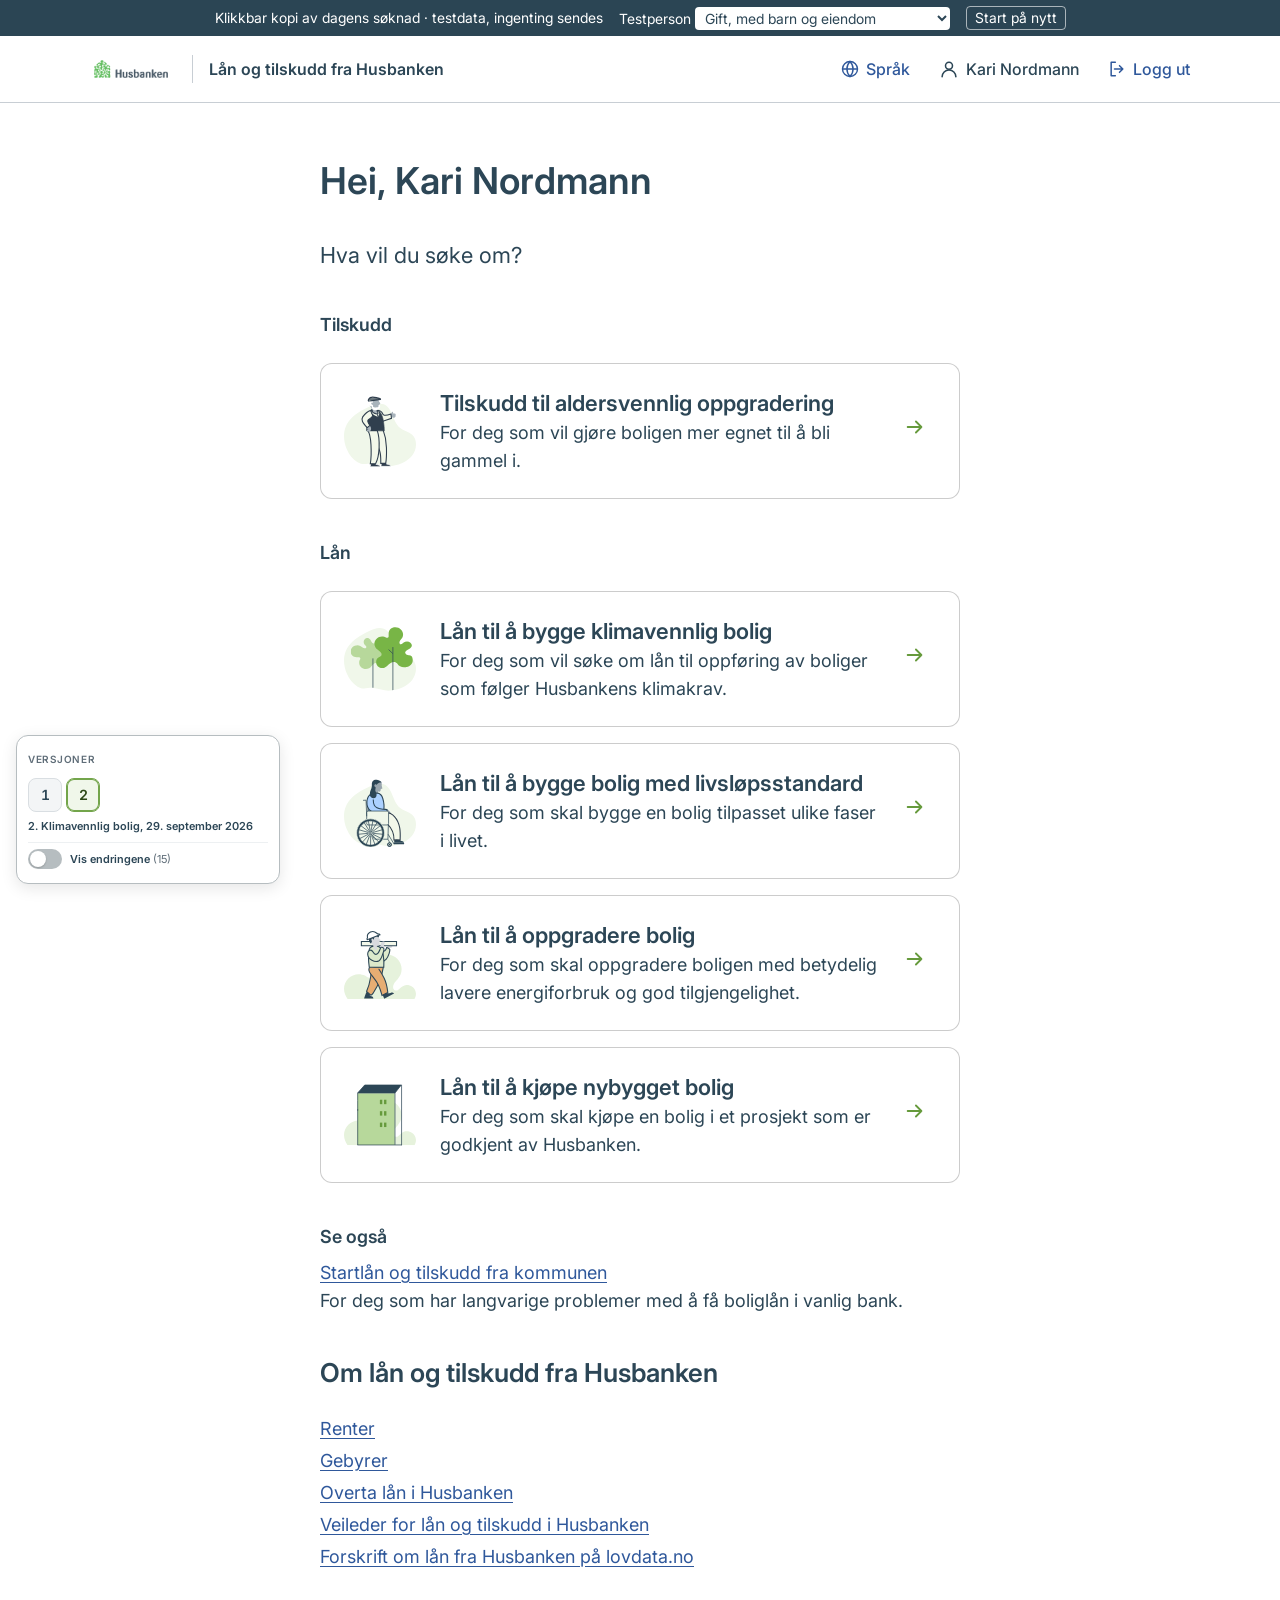
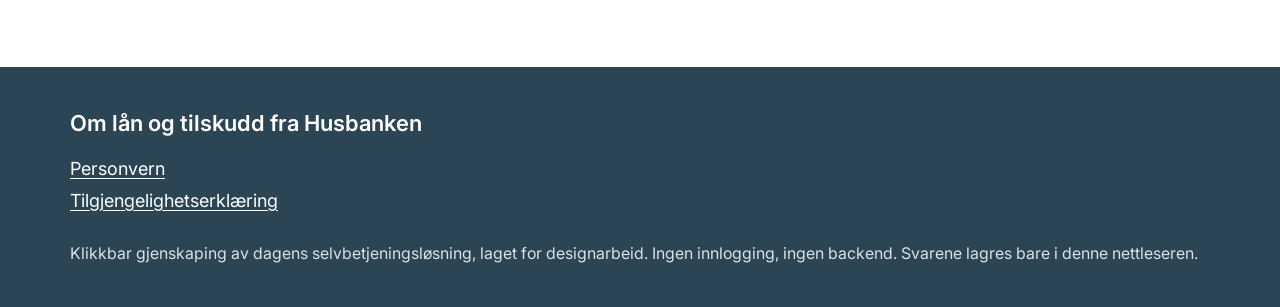
==== lan-oppgradere-bolig/bekreftelse.html @ a9480515 "Utgangspunkt: kopi av lan-miljovennlig-bolig fra husbanken (9b87f55) Co-Authored-By: Claude Opus 5.5" ====
<!doctype html>
<html lang="nb">
<head>
<meta charset="utf-8">
<meta name="viewport" content="width=device-width, initial-scale=1">
<title>Takk for søknaden | Lån og tilskudd fra Husbanken</title>
<link rel="stylesheet" href="../ds/colors_and_type.css">
<link rel="stylesheet" href="assets/lan.css">
<link rel="stylesheet" href="../assets/css/hb-versjoner.css">
<link rel="stylesheet" href="assets/versjoner.css">
<link rel="icon" href="../ds/logo/husbanken-primary.png">
</head>
<body data-versjon="2">
<div id="lan-topp"></div>
<main id="hovedinnhold" tabindex="-1">
  <div class="lan-side" id="side"></div>
</main>
<div id="lan-bunn"></div>
<script src="assets/versjoner.js"></script>
<script src="assets/felles.js"></script>
<script src="assets/skjema.js"></script>
<script src="assets/steg.js"></script>
<script src="assets/sider.js"></script>
<script>bekreftelse();</script>
</body>
</html>
---- ds/colors_and_type.css ----
/* ──────────────────────────────────────────────────────────────────
   Husbanken Design System — Foundations
   Tokens extracted from the Designsystemet.fig file
   See README.md for source notes and substitutions.
   ────────────────────────────────────────────────────────────────── */

/* Inter — locally hosted brand fonts (TTF). 18pt optical size for body/UI,
   24pt for sub-headings, 28pt for display. Italic variants registered too. */

@font-face { font-family: 'Inter'; src: url('fonts/Inter_18pt-Thin.ttf') format('truetype');         font-weight: 100; font-style: normal; font-display: swap; }
@font-face { font-family: 'Inter'; src: url('fonts/Inter_18pt-ThinItalic.ttf') format('truetype');   font-weight: 100; font-style: italic; font-display: swap; }
@font-face { font-family: 'Inter'; src: url('fonts/Inter_18pt-ExtraLight.ttf') format('truetype');       font-weight: 200; font-style: normal; font-display: swap; }
@font-face { font-family: 'Inter'; src: url('fonts/Inter_18pt-ExtraLightItalic.ttf') format('truetype'); font-weight: 200; font-style: italic; font-display: swap; }
@font-face { font-family: 'Inter'; src: url('fonts/Inter_18pt-Light.ttf') format('truetype');        font-weight: 300; font-style: normal; font-display: swap; }
@font-face { font-family: 'Inter'; src: url('fonts/Inter_18pt-LightItalic.ttf') format('truetype');  font-weight: 300; font-style: italic; font-display: swap; }
@font-face { font-family: 'Inter'; src: url('fonts/Inter_18pt-Regular.ttf') format('truetype');      font-weight: 400; font-style: normal; font-display: swap; }
@font-face { font-family: 'Inter'; src: url('fonts/Inter_18pt-Italic.ttf') format('truetype');       font-weight: 400; font-style: italic; font-display: swap; }
@font-face { font-family: 'Inter'; src: url('fonts/Inter_18pt-Medium.ttf') format('truetype');       font-weight: 500; font-style: normal; font-display: swap; }
@font-face { font-family: 'Inter'; src: url('fonts/Inter_18pt-MediumItalic.ttf') format('truetype'); font-weight: 500; font-style: italic; font-display: swap; }
@font-face { font-family: 'Inter'; src: url('fonts/Inter_18pt-SemiBold.ttf') format('truetype');     font-weight: 600; font-style: normal; font-display: swap; }
@font-face { font-family: 'Inter'; src: url('fonts/Inter_18pt-SemiBoldItalic.ttf') format('truetype'); font-weight: 600; font-style: italic; font-display: swap; }
@font-face { font-family: 'Inter'; src: url('fonts/Inter_18pt-Bold.ttf') format('truetype');         font-weight: 700; font-style: normal; font-display: swap; }
@font-face { font-family: 'Inter'; src: url('fonts/Inter_18pt-BoldItalic.ttf') format('truetype');   font-weight: 700; font-style: italic; font-display: swap; }
@font-face { font-family: 'Inter'; src: url('fonts/Inter_18pt-ExtraBold.ttf') format('truetype');        font-weight: 800; font-style: normal; font-display: swap; }
@font-face { font-family: 'Inter'; src: url('fonts/Inter_18pt-ExtraBoldItalic.ttf') format('truetype'); font-weight: 800; font-style: italic; font-display: swap; }
@font-face { font-family: 'Inter'; src: url('fonts/Inter_18pt-Black.ttf') format('truetype');        font-weight: 900; font-style: normal; font-display: swap; }
@font-face { font-family: 'Inter'; src: url('fonts/Inter_18pt-BlackItalic.ttf') format('truetype');  font-weight: 900; font-style: italic; font-display: swap; }

/* 24pt optical — for sub-headings (16-26px) */
@font-face { font-family: 'Inter 24'; src: url('fonts/Inter_24pt-Regular.ttf') format('truetype');   font-weight: 400; font-style: normal; font-display: swap; }
@font-face { font-family: 'Inter 24'; src: url('fonts/Inter_24pt-Medium.ttf') format('truetype');    font-weight: 500; font-style: normal; font-display: swap; }
@font-face { font-family: 'Inter 24'; src: url('fonts/Inter_24pt-SemiBold.ttf') format('truetype');  font-weight: 600; font-style: normal; font-display: swap; }
@font-face { font-family: 'Inter 24'; src: url('fonts/Inter_24pt-Bold.ttf') format('truetype');      font-weight: 700; font-style: normal; font-display: swap; }
@font-face { font-family: 'Inter 24'; src: url('fonts/Inter_24pt-Light.ttf') format('truetype');     font-weight: 300; font-style: normal; font-display: swap; }

/* 28pt optical — for display (h1, hero) */
@font-face { font-family: 'Inter 28'; src: url('fonts/Inter_28pt-Regular.ttf') format('truetype');   font-weight: 400; font-style: normal; font-display: swap; }
@font-face { font-family: 'Inter 28'; src: url('fonts/Inter_28pt-Medium.ttf') format('truetype');    font-weight: 500; font-style: normal; font-display: swap; }
@font-face { font-family: 'Inter 28'; src: url('fonts/Inter_28pt-SemiBold.ttf') format('truetype');  font-weight: 600; font-style: normal; font-display: swap; }
@font-face { font-family: 'Inter 28'; src: url('fonts/Inter_28pt-Bold.ttf') format('truetype');      font-weight: 700; font-style: normal; font-display: swap; }
@font-face { font-family: 'Inter 28'; src: url('fonts/Inter_28pt-Light.ttf') format('truetype');     font-weight: 300; font-style: normal; font-display: swap; }

:root {
  /* ─── Brand greens ───────────────────────────────────────────── */
  --hb-green-900: rgb(29, 43, 17);
  --hb-green-800: rgb(43, 71, 21);   /* Deep brand green */
  --hb-green-700: rgb(74, 119, 41);
  --hb-green-600: rgb(115, 165, 75); /* Mid brand green - logo */
  --hb-green-500: rgb(150, 195, 110);
  --hb-green-400: rgb(183, 216, 155); /* Soft accent */
  --hb-green-200: rgb(217, 232, 197);
  --hb-green-100: rgb(240, 247, 234); /* Surface green - callouts */
  --hb-green-50:  rgb(247, 251, 244);

  /* ─── Neutrals (warm slate) ──────────────────────────────────── */
  --hb-slate-900: rgb(29, 41, 51);
  --hb-slate-800: rgb(43, 69, 84);   /* Footer / dark surfaces */
  --hb-slate-700: rgb(44, 70, 86);   /* Default text - most-used color */
  --hb-slate-600: rgb(72, 88, 101);
  --hb-slate-500: rgb(95, 109, 120); /* Secondary text */
  --hb-slate-400: rgb(140, 151, 157); /* Disabled text / placeholder */
  --hb-slate-300: rgb(182, 189, 192);
  --hb-slate-200: rgb(217, 222, 226); /* Disabled bg / dividers */
  --hb-slate-100: rgb(237, 240, 242);
  --hb-slate-50:  rgb(243, 245, 246); /* Page bg alt */

  /* ─── Interactive (navy) ─────────────────────────────────────── */
  --hb-blue-900: rgb(29, 56, 106);
  --hb-blue-800: rgb(44, 85, 148);   /* Prominent button fill */
  --hb-blue-700: rgb(47, 88, 155);   /* Subtle button text */
  --hb-blue-600: rgb(0, 83, 184);    /* Link */
  --hb-blue-500: rgb(56, 107, 189);  /* Prominent hover */
  --hb-blue-300: rgb(172, 209, 255);
  --hb-blue-100: rgb(222, 232, 247);

  /* ─── Destructive (red) ──────────────────────────────────────── */
  --hb-red-800:  rgb(163, 24, 0);    /* Destructive hover */
  --hb-red-700:  rgb(171, 37, 14);   /* Destructive default */
  --hb-red-600:  rgb(164, 40, 18);
  --hb-red-100:  rgb(252, 230, 226);

  /* ─── Accent purple (used in callouts / decorative) ──────────── */
  --hb-purple-700: rgb(123, 97, 255);
  --hb-purple-500: rgb(147, 66, 208);
  --hb-purple-300: rgb(202, 137, 255);
  --hb-purple-100: rgb(237, 215, 255);

  /* ─── Semantic mappings ──────────────────────────────────────── */
  --fg-default:      var(--hb-slate-700);
  --fg-subtle:       var(--hb-slate-500);
  --fg-disabled:     var(--hb-slate-400);
  --fg-on-dark:      #ffffff;
  --fg-link:         var(--hb-blue-600);
  --fg-destructive:  var(--hb-red-700);

  --bg-default:      #ffffff;
  --bg-subtle:       var(--hb-slate-50);
  --bg-callout:      var(--hb-green-100);
  --bg-dark:         var(--hb-slate-800);
  --bg-disabled:     var(--hb-slate-200);

  --border-default:  rgba(0, 0, 0, 0.10);
  --border-strong:   var(--hb-slate-500);
  --border-focus:    var(--hb-blue-800);

  --action-primary:        var(--hb-blue-800);
  --action-primary-hover:  var(--hb-blue-500);
  --action-destructive:    var(--hb-red-700);

  /* ─── Type families ──────────────────────────────────────────── */
  --font-sans:    'Inter', system-ui, -apple-system, sans-serif;     /* Primary, 18pt optical */
  --font-display: 'Inter 28', 'Inter', system-ui, sans-serif;        /* Display / hero (h1, h2) */
  --font-heading: 'Inter 24', 'Inter', system-ui, sans-serif;        /* Sub-heading (h3, h4, ingress) */
  --font-light:   'Inter', system-ui, sans-serif;
  --font-mono:    ui-monospace, 'SF Mono', Menlo, monospace;

  /* ─── Type scale (size / line-height) ────────────────────────── */
  --text-xs:    14px; --lh-xs:   20px;
  --text-sm:    16px; --lh-sm:   24px;
  --text-base:  18px; --lh-base: 28px;  /* DEFAULT */
  --text-lg:    22px; --lh-lg:   32px;
  --text-xl:    26px; --lh-xl:   36px;
  --text-2xl:   31px; --lh-2xl:  40px;
  --text-3xl:   37px; --lh-3xl:  44px;
  --text-4xl:   44px; --lh-4xl:  48px;
  --text-5xl:   56px; --lh-5xl:  60px;
  --text-6xl:   68px; --lh-6xl:  72px;

  /* ─── Spacing (8px base) ─────────────────────────────────────── */
  --space-1: 4px;
  --space-2: 8px;
  --space-3: 16px;
  --space-4: 24px;
  --space-5: 32px;
  --space-6: 40px;
  --space-7: 56px;
  --space-8: 80px;
  --space-9: 120px;

  /* ─── Radii ──────────────────────────────────────────────────── */
  --radius-sm:   4px;   /* Buttons, inputs, tags */
  --radius-md:   5px;   /* Panels */
  --radius-lg:   12px;  /* Cards */
  --radius-xl:   20px;  /* Hero / feature panels */
  --radius-pill: 9999px;

  /* ─── Elevation ──────────────────────────────────────────────── */
  --shadow-1: 0 1px 2px rgba(0, 0, 0, 0.12);
  --shadow-2: 0 2px 6px rgba(0, 0, 0, 0.14);
  --shadow-3: 0 8px 24px rgba(0, 0, 0, 0.20);

  /* ─── Motion ─────────────────────────────────────────────────── */
  --ease-out: cubic-bezier(0.2, 0.7, 0.2, 1);
  --duration-fast: 150ms;
  --duration-base: 200ms;
}

/* ─── Base reset (lightweight) ──────────────────────────────────── */
*, *::before, *::after { box-sizing: border-box; }

html { font-size: 100%; }

body {
  margin: 0;
  font-family: var(--font-sans);
  font-size: var(--text-base);
  line-height: var(--lh-base);
  color: var(--fg-default);
  background: var(--bg-default);
  -webkit-font-smoothing: antialiased;
  text-rendering: optimizeLegibility;
}

/* ─── Semantic type styles ──────────────────────────────────────── */
.hb-h1, h1.hb { font: 600 var(--text-4xl)/var(--lh-4xl) var(--font-display); color: var(--fg-default); margin: 0 0 var(--space-4); letter-spacing: -0.02em; }
.hb-h2, h2.hb { font: 600 var(--text-2xl)/var(--lh-2xl) var(--font-display); color: var(--fg-default); margin: 0 0 var(--space-3); letter-spacing: -0.01em; }
.hb-h3, h3.hb { font: 600 var(--text-xl)/var(--lh-xl) var(--font-heading); color: var(--fg-default); margin: 0 0 var(--space-3); }
.hb-h4, h4.hb { font: 600 var(--text-lg)/var(--lh-lg) var(--font-heading); color: var(--fg-default); margin: 0 0 var(--space-2); }
.hb-h5, h5.hb { font: 600 var(--text-sm)/var(--lh-sm) var(--font-sans); color: var(--fg-default); margin: 0 0 var(--space-2); }
.hb-h6, h6.hb { font: 600 var(--text-xs)/var(--lh-xs) var(--font-sans); color: var(--fg-default); margin: 0 0 var(--space-2); text-transform: uppercase; letter-spacing: 0.04em; }

.hb-ingress { font: 400 var(--text-lg)/var(--lh-lg) var(--font-heading); color: var(--fg-default); }
.hb-body    { font: 400 var(--text-base)/var(--lh-base) var(--font-sans); color: var(--fg-default); }
.hb-small   { font: 400 var(--text-sm)/var(--lh-sm) var(--font-sans); color: var(--fg-default); }
.hb-label   { font: 600 var(--text-base)/var(--lh-base) var(--font-sans); color: var(--fg-default); }
.hb-link    { color: var(--fg-link); text-decoration: underline; text-underline-offset: 2px; }
.hb-link-discreet { color: var(--fg-default); text-decoration: underline; text-underline-offset: 2px; text-decoration-color: var(--hb-slate-300); }
.hb-abbr    { font: 400 var(--text-sm)/var(--lh-sm) var(--font-sans); text-transform: uppercase; letter-spacing: 0.06em; color: var(--fg-subtle); }

a.hb-link:hover, .hb-link:hover { color: var(--hb-blue-800); }
a.hb-link:focus-visible, .hb-link:focus-visible { outline: 2px solid var(--border-focus); outline-offset: 2px; border-radius: 2px; }
---- lan-oppgradere-bolig/assets/lan.css ----
/* ──────────────────────────────────────────────────────────────────
   Lån til å bygge klimavennlig bolig, klikkbar prototype
   Oppsettet følger dagens selvbetjeningsløsning: smal kolonne på
   640 px, ett steg om gangen, knapperad under feltene, ingen stepper.
   Tokens fra ../ds/colors_and_type.css.
   ────────────────────────────────────────────────────────────────── */

:root {
  --lan-tekst: var(--hb-slate-700);
  --lan-sekundaer: var(--hb-slate-500);
  --lan-lenke: var(--hb-blue-700);
  --lan-knapp: var(--hb-blue-800);
  --lan-knapp-hover: var(--hb-blue-500);
  --lan-ramme: rgb(200, 206, 212);
  --lan-ramme-felt: var(--hb-slate-500);
  --lan-gra: rgb(247, 247, 247);
  --lan-bla: rgb(227, 236, 248);
  --lan-gronn: rgb(233, 243, 225);
  --lan-gul: rgb(255, 239, 165);
  --lan-rod: rgb(252, 230, 226);
  --lan-feil: rgb(164, 40, 18);
  --lan-feil-kant: rgb(231, 71, 43);
  --lan-guide: rgb(102, 154, 60);
  --lan-bredde: 640px;
}

*, *::before, *::after { box-sizing: border-box; }
[hidden] { display: none !important; }

html { -webkit-text-size-adjust: 100%; }
body {
  margin: 0;
  background: #fff;
  color: var(--lan-tekst);
  font: 400 var(--text-base)/var(--lh-base) var(--font-sans);
  min-height: 100vh;
  display: flex;
  flex-direction: column;
  overflow-x: hidden;
}
main { flex: 1 0 auto; }
img { max-width: 100%; height: auto; }

h1, h2, h3, h4 { margin: 0; font-weight: 600; color: var(--lan-tekst); }
p { margin: 0 0 var(--space-3); }
ul { margin: 0 0 var(--space-3); padding-left: 1.4em; }
li { margin-bottom: var(--space-1); }
a { color: var(--lan-lenke); text-underline-offset: 3px; }
a:hover { text-decoration-thickness: 2px; }

a:focus-visible, button:focus-visible, input:focus-visible,
select:focus-visible, textarea:focus-visible, [tabindex]:focus-visible {
  outline: 3px solid var(--hb-blue-800);
  outline-offset: 2px;
}
h1[tabindex="-1"]:focus, h2[tabindex="-1"]:focus { outline: none; }

.lan-sr { position: absolute; width: 1px; height: 1px; margin: -1px; padding: 0; overflow: hidden; clip: rect(0 0 0 0); white-space: nowrap; border: 0; }

.lan-skiplink {
  position: absolute; left: var(--space-3); top: -100px; z-index: 200;
  background: var(--lan-knapp); color: #fff; padding: var(--space-2) var(--space-3);
  border-radius: var(--radius-sm); font-weight: 600; text-decoration: none;
}
.lan-skiplink:focus { top: var(--space-2); }

/* ─── Prototypestripe ─────────────────────────────────────────────── */

.lan-protobar {
  background: var(--hb-slate-800); color: #fff;
  font-size: var(--text-xs); line-height: var(--lh-xs);
  padding: 6px var(--space-3);
  display: flex; flex-wrap: wrap; gap: 4px var(--space-3); align-items: center; justify-content: center;
}
.lan-protobar a { color: #fff; }
.lan-protobar select {
  font: inherit; color: var(--lan-tekst); background: #fff;
  border: 0; border-radius: var(--radius-sm); padding: 2px 6px;
}
.lan-protobar button {
  font: inherit; color: #fff; background: transparent; border: 1px solid rgba(255,255,255,.6);
  border-radius: var(--radius-sm); padding: 1px 8px; cursor: pointer;
}

/* ─── Header ──────────────────────────────────────────────────────── */

.lan-header { border-bottom: 1px solid var(--lan-ramme); background: #fff; }
.lan-header__rad {
  max-width: 1140px; margin: 0 auto; padding: var(--space-3);
  display: flex; align-items: center; gap: var(--space-3); flex-wrap: wrap;
}
.lan-header__logo { display: flex; align-items: center; gap: var(--space-3); text-decoration: none; color: var(--lan-tekst); }
.lan-header__logo img { height: 34px; width: auto; display: block; }
.lan-header__tjeneste {
  font-weight: 600; font-size: var(--text-sm);
  padding-left: var(--space-3); border-left: 1px solid var(--lan-ramme);
}
.lan-header__hoyre { margin-left: auto; display: flex; align-items: center; gap: var(--space-4); font-size: var(--text-sm); }
.lan-header__knapp {
  display: inline-flex; align-items: center; gap: 6px;
  background: none; border: 0; padding: 6px 4px; cursor: pointer;
  font: 500 var(--text-sm)/1 var(--font-sans); color: var(--lan-lenke);
}
.lan-header__bruker { display: inline-flex; align-items: center; gap: 6px; font-weight: 500; }
@media (max-width: 640px) {
  .lan-header__rad { flex-wrap: nowrap; }
  .lan-header__hoyre { gap: var(--space-2); }
  .lan-header__tjeneste, .lan-header__navn, .lan-header__knapp span { display: none; }
}

/* ─── Innhold ─────────────────────────────────────────────────────── */

.lan-side { width: var(--lan-bredde); max-width: 100%; margin: 0 auto; padding: 0 var(--space-3) var(--space-8); }
@media (min-width: 672px) { .lan-side { padding-inline: 0; } }

.lan-crumbs { font-size: var(--text-sm); padding-top: var(--space-4); }
.lan-crumbs ol { list-style: none; margin: 0; padding: 0; display: flex; flex-wrap: wrap; gap: 4px; }
.lan-crumbs li { margin: 0; }
.lan-crumbs li + li::before { content: "›"; margin-right: 4px; color: var(--lan-sekundaer); }

.lan-h1 { font: 600 var(--text-3xl)/var(--lh-3xl) var(--font-display); margin: var(--space-7) 0 var(--space-4); hyphens: manual; overflow-wrap: break-word; }
.lan-h1--forside { margin-top: var(--space-7); }
.lan-h2 { font: 600 var(--text-xl)/var(--lh-xl) var(--font-display); margin: 0 0 var(--space-4); }
.lan-h3 { font: 600 var(--text-lg)/var(--lh-lg) var(--font-heading); margin: 0 0 var(--space-3); }
.lan-h4 { font: 600 var(--text-base)/var(--lh-base) var(--font-heading); margin: 0 0 var(--space-4); }
.lan-h4--regular { font-weight: 400; font-size: var(--text-lg); line-height: var(--lh-lg); }
@media (max-width: 640px) {
  .lan-h1 { font-size: var(--text-2xl); line-height: var(--lh-2xl); margin-top: var(--space-5); }
}

.lan-ingress { font: 400 var(--text-lg)/var(--lh-lg) var(--font-heading); margin-bottom: var(--space-5); }
.lan-sekundaer { color: var(--lan-sekundaer); }
.lan-liten { font-size: var(--text-sm); line-height: var(--lh-sm); }
.lan-fet { font-weight: 600; }
.lan-mb0 { margin-bottom: 0 !important; }
.lan-mt { margin-top: var(--space-5); }
.lan-stor-tall { font: 600 var(--text-2xl)/var(--lh-2xl) var(--font-display); margin: var(--space-1) 0 0; }

/* ─── Paneler ─────────────────────────────────────────────────────── */

.lan-panel { border-radius: var(--radius-sm); padding: var(--space-4) 28px; margin-bottom: var(--space-5); background: var(--lan-gra); }
.lan-panel > :last-child { margin-bottom: 0; }
.lan-panel--gra { background: var(--lan-gra); }
.lan-panel--bla { background: var(--lan-bla); border-radius: var(--radius-xl); }
.lan-panel--gronn { background: var(--lan-gronn); border-radius: var(--radius-xl); }
.lan-panel--gul { background: var(--lan-gul); border-radius: var(--radius-xl); }
.lan-panel--rod { background: var(--lan-rod); border-radius: var(--radius-xl); }
/* Gult varsel med trekant, som callout--warn i papirsøknaden */
.lan-panel--varsel { background: rgb(255, 244, 224); border-radius: var(--radius-xl); }
.lan-panel--ikon { display: grid; grid-template-columns: 24px 1fr; gap: var(--space-3); align-items: start; }
.lan-panel--ikon > svg { margin-top: 2px; }
.lan-panel dl { margin: 0; }
.lan-panel dt { font-weight: 600; }
.lan-panel dd { margin: 0 0 var(--space-2); }
.lan-panel dd:last-child { margin-bottom: 0; }

.lan-vedleggskrav { display: grid; grid-template-columns: 24px 1fr; gap: var(--space-3); }

/* Guidepanel, liten og stor */
.lan-guide {
  display: grid; grid-template-columns: 72px 1fr; gap: var(--space-4); align-items: center;
  border: 2px solid var(--lan-guide); border-radius: var(--radius-lg);
  padding: var(--space-4); margin-bottom: var(--space-5);
}
.lan-guide img { width: 72px; height: 72px; }
.lan-guide p:last-child { margin-bottom: 0; }
.lan-guide--stor {
  position: relative; display: block; text-align: center;
  padding: calc(var(--space-4) + 30px) var(--space-5) var(--space-4);
  margin: var(--space-8) 0 var(--space-7);
}
.lan-guide--stor > img { position: absolute; top: 0; left: 50%; transform: translate(-50%, -50%); width: 96px; height: 96px; }
.lan-guide--stor .lan-guide__hei { font: 400 40px/48px var(--font-display); margin: var(--space-3) 0 var(--space-5); }
.lan-guide--stor .lan-panel { text-align: left; margin: var(--space-5) 0 var(--space-4); }
@media (max-width: 480px) { .lan-guide { grid-template-columns: 1fr; } }

/* Les mer */
.lan-lesmer { margin: 0 0 var(--space-4) calc(-1 * var(--space-2)); }
.lan-lesmer__knapp {
  display: inline-flex; align-items: center; gap: var(--space-2);
  background: transparent; border: 0; border-radius: 8px; padding: var(--space-2);
  font: 500 var(--text-base)/28px var(--font-sans); color: var(--lan-lenke); cursor: pointer; text-align: left;
}
.lan-lesmer__knapp:hover { background: var(--lan-bla); }
.lan-lesmer__knapp svg { flex: 0 0 auto; transition: transform var(--duration-fast) var(--ease-out); }
.lan-lesmer__knapp[aria-expanded="true"] svg { transform: rotate(180deg); }
.lan-lesmer__innhold {
  margin: var(--space-2) 0 var(--space-5) var(--space-2);
  padding-left: var(--space-3); border-left: 3px solid rgb(229, 229, 229);
}
.lan-lesmer__innhold > :last-child { margin-bottom: 0; }
.lan-skille { border: 0; border-top: 1px solid rgb(217, 217, 217); margin: 4px 0; }

/* ─── Skjemafelt ──────────────────────────────────────────────────── */

.lan-felt { margin: 0 0 var(--space-6); border: 0; padding: 0; min-width: 0; }
.lan-felt__label, .lan-felt legend {
  display: block; font-weight: 600; margin-bottom: var(--space-1); padding: 0;
}
.lan-felt__valgfritt { font-weight: 400; }
.lan-felt__hjelp { display: block; color: var(--lan-sekundaer); margin-bottom: var(--space-2); }
.lan-felt__legend-luft { margin-bottom: var(--space-2); }

.lan-input, .lan-textarea, .lan-select {
  display: block; width: 100%; max-width: 100%;
  font: 400 var(--text-base)/var(--lh-base) var(--font-sans); color: var(--lan-tekst);
  background: #fff; border: 1px solid var(--lan-ramme-felt); border-radius: var(--radius-sm);
  padding: 9px 12px; min-height: 48px; margin-top: var(--space-2);
}
.lan-input--kort { max-width: 12rem; }
.lan-input--middels { max-width: 20rem; }
.lan-textarea { min-height: 140px; resize: vertical; }
.lan-input:hover, .lan-textarea:hover, .lan-select:hover { border-color: var(--lan-tekst); }
.lan-enhet { display: flex; align-items: center; gap: var(--space-2); flex-wrap: wrap; }
.lan-enhet .lan-input { flex: 0 1 14rem; }
.lan-enhet__tekst { margin-top: var(--space-2); }

.lan-valg { display: flex; align-items: flex-start; gap: 12px; padding: 6px 0; cursor: pointer; }
.lan-valg input { flex: 0 0 auto; width: 24px; height: 24px; margin: 2px 0 0; accent-color: var(--lan-knapp); cursor: pointer; }
.lan-valg__tekst { display: flex; flex-direction: column; }
.lan-valg__beskrivelse { color: var(--lan-sekundaer); font-size: var(--text-sm); line-height: var(--lh-sm); }
.lan-valgliste { margin-top: var(--space-1); }

.lan-felt--feil .lan-input, .lan-felt--feil .lan-textarea, .lan-felt--feil .lan-select {
  border: 2px solid var(--lan-feil);
}
.lan-feilmelding, .lan-advarsel {
  display: flex; gap: 6px; align-items: flex-start;
  color: var(--lan-feil); font-weight: 500; margin-top: var(--space-2);
}
.lan-feilmelding svg, .lan-advarsel svg { flex: 0 0 auto; margin-top: 3px; }

/* Feilliste over knappene */
.lan-feilliste {
  border-left: 6px solid var(--lan-feil-kant); padding: var(--space-3) 0 var(--space-3) var(--space-4);
  margin: 0 0 var(--space-6);
}
.lan-feilliste ul { margin-bottom: 0; }
.lan-feilliste a { color: var(--lan-feil); font-weight: 500; }

/* ─── Knapper ─────────────────────────────────────────────────────── */

.lan-knapp {
  display: inline-flex; align-items: center; justify-content: center; gap: var(--space-2);
  min-height: 48px; padding: 10px 24px; border-radius: var(--radius-sm);
  font: 600 var(--text-base)/1.2 var(--font-sans); text-decoration: none; cursor: pointer;
  border: 2px solid var(--lan-knapp); background: #fff; color: var(--lan-knapp);
}
.lan-knapp:hover { border-color: var(--lan-knapp-hover); color: var(--lan-knapp-hover); }
.lan-knapp--prominent { background: var(--lan-knapp); color: #fff; }
.lan-knapp--prominent:hover { background: var(--lan-knapp-hover); color: #fff; }
.lan-knapp--subtil { border-color: transparent; background: transparent; padding-inline: 12px; }
.lan-knapp--subtil:hover { background: var(--lan-bla); border-color: transparent; }
.lan-knapp--lenke {
  border: 0; background: none; min-height: 0; padding: 4px 0; font-weight: 500; color: var(--lan-lenke);
  text-decoration: underline; text-underline-offset: 3px;
}
.lan-knapp--lenke:hover { color: var(--lan-lenke); text-decoration-thickness: 2px; }
.lan-knapp--stor { min-height: 56px; padding-inline: 32px; font-size: var(--text-lg); }
.lan-knapp--destruktiv { background: var(--hb-red-700); border-color: var(--hb-red-700); color: #fff; }
.lan-knapp--destruktiv:hover { background: var(--hb-red-800); border-color: var(--hb-red-800); color: #fff; }
.lan-knapp[disabled] { opacity: .6; cursor: wait; }

.lan-knapperad { display: flex; flex-direction: column; align-items: flex-start; gap: var(--space-4); width: 100%; }
.lan-hovedknapper { display: flex; flex-direction: column-reverse; align-items: stretch; gap: var(--space-3); width: 100%; }
.lan-hovedknapper > .lan-knapp { width: 100%; flex: 1 1 0; min-width: 0; }
@media (min-width: 375px) { .lan-hovedknapper { flex-direction: row; } }
@media (min-width: 640px) { .lan-hovedknapper { max-width: 375px; } .lan-hovedknapper > .lan-knapp { max-width: 50%; } }
.lan-hovedknapper--en > .lan-knapp { max-width: 100%; }
@media (min-width: 640px) { .lan-hovedknapper--en { max-width: 180px; } .lan-hovedknapper--en > .lan-knapp { max-width: 100%; } }

.lan-fortsett-senere { display: flex; justify-content: center; margin: var(--space-5) 0 var(--space-3); }
@media (min-width: 640px) { .lan-fortsett-senere { justify-content: flex-start; } }
.lan-sist-lagret { margin-top: var(--space-5); font-size: var(--text-sm); color: var(--lan-sekundaer); }

.lan-knappegruppe { display: flex; flex-wrap: wrap; gap: var(--space-3); margin-bottom: var(--space-5); }

/* ─── Kort ────────────────────────────────────────────────────────── */

.lan-ordningsliste { display: flex; flex-direction: column; gap: var(--space-3); margin-bottom: var(--space-6); }
.lan-ordning {
  display: grid; grid-template-columns: 72px 1fr 32px; column-gap: var(--space-4); align-items: center;
  padding: var(--space-4); border-radius: var(--radius-lg);
  box-shadow: inset 0 0 0 1px rgb(204, 204, 204);
  color: var(--lan-tekst); text-decoration: none;
}
.lan-ordning img { width: 72px; height: 72px; grid-row: span 2; }
.lan-ordning__tittel { font: 600 var(--text-lg)/var(--lh-lg) var(--font-heading); margin: 0; grid-column: 2; }
.lan-ordning__tekst { margin: 0; grid-column: 2; }
.lan-ordning__pil { grid-column: 3; grid-row: 1 / span 2; color: var(--lan-guide); }
.lan-ordning:hover, .lan-ordning:focus-visible { background: rgb(250, 250, 250); box-shadow: inset 0 0 0 2px var(--lan-tekst); }
.lan-ordning:hover .lan-ordning__tittel { text-decoration: underline; }
@media (max-width: 480px) {
  .lan-ordning { grid-template-columns: 1fr 32px; row-gap: var(--space-3); }
  .lan-ordning img { grid-row: auto; grid-column: 1; }
  .lan-ordning__tittel, .lan-ordning__tekst { grid-column: 1; }
  .lan-ordning__pil { grid-row: 1 / span 3; grid-column: 2; }
}

.lan-kort { background: var(--lan-gra); border-radius: var(--radius-sm); padding: var(--space-4) 28px; margin-bottom: var(--space-3); }
.lan-kort p { margin-bottom: 0; }
.lan-kort .lan-knappegruppe { margin: var(--space-3) 0 0; }

.lan-lenkekort {
  display: grid; grid-template-columns: 1fr 24px; gap: var(--space-3); align-items: center;
  border: 1px solid var(--lan-tekst); border-radius: var(--radius-sm); padding: var(--space-4);
  margin-bottom: var(--space-5); color: var(--lan-tekst); text-decoration: none;
}
.lan-lenkekort:hover .lan-fet { text-decoration: underline; }
.lan-lenkekort p { margin: 0; }

.lan-tag {
  display: inline-block; font-size: var(--text-xs); line-height: var(--lh-xs); font-weight: 600;
  padding: 2px 10px; border-radius: var(--radius-pill); background: var(--lan-bla); margin-top: var(--space-2);
}

/* ─── Medlåntakerliste ────────────────────────────────────────────── */

.lan-personliste { list-style: none; padding: 0; margin: 0 0 var(--space-4); }
.lan-person { border: 1px solid var(--lan-ramme); border-radius: var(--radius-sm); padding: var(--space-3) var(--space-4); margin-bottom: var(--space-3); }
.lan-person dl { display: grid; grid-template-columns: max-content 1fr; gap: 2px var(--space-3); margin: 0 0 var(--space-2); }
.lan-person dt { font-weight: 600; }
.lan-person dd { margin: 0; }
.lan-person .lan-knappegruppe { margin: 0; gap: var(--space-4); }

/* ─── Opplasting ──────────────────────────────────────────────────── */

.lan-opplasting { border: 2px dashed var(--lan-ramme-felt); border-radius: var(--radius-sm); padding: var(--space-4); margin-top: var(--space-2); }
.lan-opplasting input[type="file"] { position: absolute; width: 1px; height: 1px; opacity: 0; }
.lan-filer { list-style: none; padding: 0; margin: var(--space-3) 0 0; }
.lan-fil {
  display: flex; align-items: center; justify-content: space-between; gap: var(--space-3);
  background: var(--lan-gronn); border-radius: var(--radius-sm); padding: var(--space-2) var(--space-3); margin-bottom: var(--space-2);
}
.lan-fil__navn { display: flex; align-items: center; gap: var(--space-2); overflow-wrap: anywhere; }

/* ─── Oppsummering ────────────────────────────────────────────────── */

.lan-oppsummering { display: flex; flex-direction: column; gap: var(--space-7); }
.lan-oppsummering__steg-topp {
  display: flex; justify-content: space-between; align-items: center; gap: var(--space-2);
  border-bottom: 1px solid var(--lan-ramme); padding-bottom: var(--space-3);
}
@media (max-width: 768px) { .lan-oppsummering__steg-topp { flex-direction: column; align-items: flex-start; } }
.lan-oppsummering dl { margin: 0; }
.lan-oppsummering__rad { display: grid; grid-template-columns: 1fr; gap: var(--space-1); border-bottom: 1px solid var(--lan-ramme); padding: var(--space-3) 0; }
@media (min-width: 768px) { .lan-oppsummering__rad { grid-template-columns: 1fr 1fr; gap: var(--space-4); } }
.lan-oppsummering__rad dt { font-weight: 600; }
.lan-oppsummering__rad dd { margin: 0; overflow-wrap: anywhere; }
.lan-oppsummering__rad dd ul { margin: 0; }

/* ─── Kvittering, min søknad ──────────────────────────────────────── */

.lan-kvittering-bilde { display: flex; justify-content: center; margin-top: var(--space-7); }
.lan-illustrasjonspanel { display: flex; align-items: center; gap: 20px; margin: var(--space-4) 0 var(--space-6); }
.lan-illustrasjonspanel img { width: 120px; flex: 0 0 auto; }
.lan-illustrasjonspanel .lan-h1 { margin-top: var(--space-3); }
@media (max-width: 640px) { .lan-illustrasjonspanel { flex-direction: column; align-items: flex-start; } }
.lan-metadata { display: flex; flex-wrap: wrap; gap: var(--space-3) var(--space-5); margin: 0; }
.lan-metadata div { display: flex; gap: 6px; }
.lan-metadata dt { font-weight: 600; }
.lan-metadata dd { margin: 0; }

.lan-tidslinje { list-style: none; margin: 0 0 var(--space-4); padding: 0 0 0 14px; }
.lan-tidslinje > li { position: relative; padding: 0 0 var(--space-5) 30px; border-left: 2px solid rgb(57, 91, 111); margin: 0; }
.lan-tidslinje > li:last-child { border-left-color: transparent; }
.lan-tidslinje > li::before {
  content: ""; position: absolute; left: -15px; top: 4px; width: 28px; height: 28px; border-radius: 50%;
  background: rgb(57, 91, 111) url("data:image/svg+xml,%3Csvg xmlns='http://www.w3.org/2000/svg' viewBox='0 0 24 24'%3E%3Cpath d='M6 12.5l4 4 8-9' fill='none' stroke='%23fff' stroke-width='2.6' stroke-linecap='round' stroke-linejoin='round'/%3E%3C/svg%3E") center / 18px no-repeat;
}
.lan-tidslinje > li.lan-tidslinje--naa { border-left: 2px dashed rgb(200, 206, 212); }
.lan-tidslinje > li.lan-tidslinje--naa::before {
  left: -17px; width: 32px; height: 32px;
  background-image: url("data:image/svg+xml,%3Csvg xmlns='http://www.w3.org/2000/svg' viewBox='0 0 24 24'%3E%3Cpath d='M5 12h13m0 0l-5-5m5 5l-5 5' fill='none' stroke='%23fff' stroke-width='2.4' stroke-linecap='round' stroke-linejoin='round'/%3E%3C/svg%3E");
}
.lan-tidslinje__boks { border: 2px solid rgb(57, 91, 111); border-radius: var(--radius-lg); padding: 20px; }
.lan-tidslinje h3 { font-size: var(--text-base); line-height: var(--lh-base); margin-bottom: 2px; }
.lan-tidslinje time { display: block; color: var(--lan-sekundaer); font-size: var(--text-sm); margin-bottom: var(--space-2); }

.lan-sokerkort { background: var(--lan-gronn); border-radius: var(--radius-sm); padding: var(--space-3); max-width: 310px; margin-bottom: var(--space-4); }
.lan-sokerkort p { margin: 0; }
.lan-sokerkort__status { color: var(--hb-green-700); font-weight: 600; font-size: var(--text-sm); display: flex; gap: 4px; align-items: center; margin-top: var(--space-2) !important; }

/* ─── Modal og spinner ────────────────────────────────────────────── */

.lan-modal { border: 0; border-radius: var(--radius-lg); padding: var(--space-5); max-width: min(520px, calc(100vw - 32px)); color: var(--lan-tekst); }
.lan-modal::backdrop { background: rgba(0, 0, 0, .5); }
.lan-modal .lan-knappegruppe { margin: var(--space-4) 0 0; }

.lan-spinner { position: fixed; inset: 0; background: rgba(0, 0, 0, .5); display: grid; place-items: center; z-index: 1000; }
.lan-spinner__hjul { width: 56px; height: 56px; border-radius: 50%; border: 5px solid rgba(255,255,255,.35); border-top-color: #fff; animation: lan-snurr .8s linear infinite; }
@keyframes lan-snurr { to { transform: rotate(360deg); } }
@media (prefers-reduced-motion: reduce) { .lan-spinner__hjul { animation-duration: 3s; } }

/* ─── Footer ──────────────────────────────────────────────────────── */

.lan-footer { background: var(--hb-slate-800); color: #fff; padding: var(--space-6) var(--space-3); }
.lan-footer__innhold { max-width: 1140px; margin: 0 auto; }
.lan-footer h2 { color: #fff; font-size: var(--text-lg); line-height: var(--lh-lg); margin-bottom: var(--space-3); }
.lan-footer ul { list-style: none; padding: 0; }
.lan-footer a { color: #fff; }
.lan-footer__notat { font-size: var(--text-sm); color: rgb(220, 226, 230); margin: var(--space-4) 0 0; }
---- assets/css/hb-versjoner.css ----
/* ──────────────────────────────────────────────────────────────────
   Husbanken, papirskjema, versjonsvelger

   Cellene øverst til venstre, som lar en hoppe mellom iterasjonene av
   skjemaet. Dette er verktøy for designarbeidet, ikke en del av papiret,
   så alt skjules i utskrift.

   Ligger som egen fil fordi hver iterasjon peker på sin egen pinnede
   hb-papir-vN.css. Velgeren skal se lik ut i alle versjoner, også de
   gamle, og må derfor ligge utenfor snapshotene.
   ────────────────────────────────────────────────────────────────── */

.versjoner {
  position: fixed;
  top: 16px;
  left: 16px;
  z-index: 100;
  width: 264px;
  box-sizing: border-box;
  background: #fff;
  border: 1px solid var(--hb-slate-300);
  border-radius: 12px;
  box-shadow: 0 4px 16px rgba(0, 0, 0, 0.1);
  padding: 9px 11px 10px;
  font-family: var(--font-sans);
  display: flex;
  flex-direction: column;
  gap: 7px;
}

.versjoner__rad {
  display: flex;
  flex-direction: column;
  align-items: flex-start;
  gap: 5px;
}

.versjoner__hint {
  font-size: 10px;
  font-weight: 600;
  letter-spacing: 0.07em;
  text-transform: uppercase;
  color: var(--hb-slate-500);
  white-space: nowrap;
}

.versjoner__celler {
  display: flex;
  flex-wrap: wrap;
  gap: 4px;
  width: 100%;
}

.versjoner__celle {
  flex: 0 0 34px;
  height: 34px;
  border: 1px solid var(--hb-slate-200);
  border-radius: 8px;
  background: var(--hb-slate-50);
  color: var(--hb-slate-700);
  text-decoration: none;
  display: grid;
  place-items: center;
  font-size: 14px;
  font-weight: 600;
  font-variant-numeric: tabular-nums;
  transition: background 0.12s, border-color 0.12s;
}

a.versjoner__celle:hover {
  background: var(--hb-slate-100);
  border-color: var(--hb-slate-400);
}
a.versjoner__celle:focus-visible {
  outline: 2px solid var(--border-focus);
  outline-offset: 1px;
}

/* Ellipsen mellom hoppene. Samme høyde som cellene, men uten ramme,
   så raden holder linja uten å se ut som en knapp man kan trykke på. */
.versjoner__hopp {
  flex: 0 0 14px;
  height: 34px;
  display: grid;
  place-items: center;
  font-size: 13px;
  line-height: 1;
  color: var(--hb-slate-400);
  user-select: none;
}

/* Den man står på */
.versjoner__celle[aria-current="page"] {
  background: var(--hb-green-100);
  border-color: var(--hb-green-600);
  box-shadow: inset 0 0 0 1px var(--hb-green-600);
  color: var(--hb-green-800);
}

.versjoner__endring {
  margin: 0;
  font-size: 11px;
  line-height: 1.4;
  color: var(--hb-slate-500);
}
.versjoner__endring b {
  display: block;
  font-weight: 600;
  color: var(--hb-slate-700);
}
.versjoner__eldre {
  font-style: normal;
  font-weight: 600;
  color: var(--hb-red-700);
}
.versjoner__endring a { color: var(--fg-link); }

/* ───────── Bryteren «Vis endringene» ───────── */
.versjoner__bryter {
  display: flex;
  align-items: center;
  gap: 8px;
  cursor: pointer;
  padding-top: 2px;
  border-top: 1px solid var(--hb-slate-100);
  margin-top: 1px;
}
.versjoner__bryter input {
  position: absolute;
  opacity: 0;
  pointer-events: none;
}
.versjoner__spor {
  flex: 0 0 auto;
  width: 34px;
  height: 20px;
  border-radius: 999px;
  background: var(--hb-slate-300);
  position: relative;
  transition: background 0.14s;
}
.versjoner__spor::after {
  content: "";
  position: absolute;
  top: 2px;
  left: 2px;
  width: 16px;
  height: 16px;
  border-radius: 50%;
  background: #fff;
  box-shadow: 0 1px 2px rgba(0, 0, 0, 0.2);
  transition: transform 0.14s;
}
.versjoner__bryter input:checked + .versjoner__spor { background: var(--hb-purple-500); }
.versjoner__bryter input:checked + .versjoner__spor::after { transform: translateX(14px); }
.versjoner__bryter input:focus-visible + .versjoner__spor {
  outline: 2px solid var(--border-focus);
  outline-offset: 2px;
}
.versjoner__bryter-tekst {
  font-size: 11px;
  font-weight: 600;
  color: var(--hb-slate-700);
}
.versjoner__antall {
  font-weight: 400;
  color: var(--hb-slate-500);
}

/* ───────── Lista over endringer ───────── */
.versjoner__liste {
  margin: 0;
  padding: 0;
  list-style: none;
  display: flex;
  flex-direction: column;
  gap: 2px;
  max-height: 34vh;
  overflow-y: auto;
}
/* display: flex over overstyrer hidden-attributtet, så lista må skjules
   eksplisitt. Uten denne står endringene framme selv når bryteren er av. */
.versjoner__liste[hidden] { display: none; }
.versjoner__liste button {
  display: flex;
  gap: 7px;
  width: 100%;
  text-align: left;
  border: 0;
  background: none;
  padding: 4px 5px;
  border-radius: 6px;
  font-family: var(--font-sans);
  font-size: 11px;
  line-height: 1.35;
  color: var(--hb-slate-700);
  cursor: pointer;
}
.versjoner__liste button:hover { background: var(--hb-purple-100); }
.versjoner__liste button:focus-visible {
  outline: 2px solid var(--border-focus);
  outline-offset: 0;
}
.versjoner__liste .tekst {
  display: -webkit-box;
  -webkit-line-clamp: 2;
  -webkit-box-orient: vertical;
  overflow: hidden;
}
.versjoner__liste .nr {
  flex: 0 0 16px;
  height: 16px;
  border-radius: 50%;
  background: var(--hb-purple-500);
  color: #fff;
  font-size: 10px;
  font-weight: 600;
  line-height: 16px;
  text-align: center;
  font-variant-numeric: tabular-nums;
}
.versjoner__tomt {
  margin: 0;
  font-size: 11px;
  line-height: 1.4;
  color: var(--hb-slate-500);
}

/* ───────── Markeringen i skjemaet ─────────
   Lilla, fordi grønt, blått og rødt allerede betyr noe i skjemaet.
   Markeringen skal ikke kunne forveksles med en tilstand i utfyllingen. */
body.viser-endringer [data-endret] {
  position: relative;
  outline: 2px solid var(--hb-purple-500);
  outline-offset: 3px;
  border-radius: 1px;
}
body.viser-endringer [data-endret]::before {
  content: attr(data-nr);
  position: absolute;
  top: -8px;
  left: -11px;
  width: 17px;
  height: 17px;
  border-radius: 50%;
  background: var(--hb-purple-500);
  color: #fff;
  font: 600 10px/17px var(--font-sans);
  text-align: center;
  z-index: 5;
}
body.viser-endringer [data-endret].er-valgt {
  outline-color: var(--hb-purple-700);
  background: var(--hb-purple-100);
}

/* På små skjermer forlates arkformatet, og da skal ikke boksen ligge
   oppå innholdet. Den legger seg i flyten øverst i stedet. */
@media screen and (max-width: 840px) {
  .versjoner {
    position: static;
    top: auto;
    width: auto;
    margin: 8px 8px 0;
  }
  .versjoner__liste { max-height: none; }
}

@media print {
  .versjoner { display: none; }
  body.viser-endringer [data-endret] { outline: none; background: none; }
  body.viser-endringer [data-endret]::before { display: none; }
}
---- lan-oppgradere-bolig/assets/versjoner.css ----
/* ──────────────────────────────────────────────────────────────────
   Versjonsboksen i prototypen

   Bygger på boksen fra papirsøknadene, ../../assets/css/hb-versjoner.css.
   Her ligger den nede til venstre, fordi toppen er opptatt av stripa og
   headeren. Lastes av alle versjonene, så boksen ser lik ut i alle.
   ────────────────────────────────────────────────────────────────── */

.versjoner { top: auto; bottom: 16px; }

/* Nummeret står i data-endret, ikke teksten som i papirsøknadene */
body.viser-endringer [data-endret]::before { content: attr(data-endret); }

/* Når det ikke er plass ved siden av innholdet, legger boksen seg i
   flyten under headeren i stedet for oppå skjemaet. */
@media screen and (max-width: 1200px) {
  .versjoner {
    position: static;
    width: min(var(--lan-bredde), calc(100% - 2 * var(--space-3)));
    margin: var(--space-4) auto 0;
  }
  .versjoner__liste { max-height: none; }
}
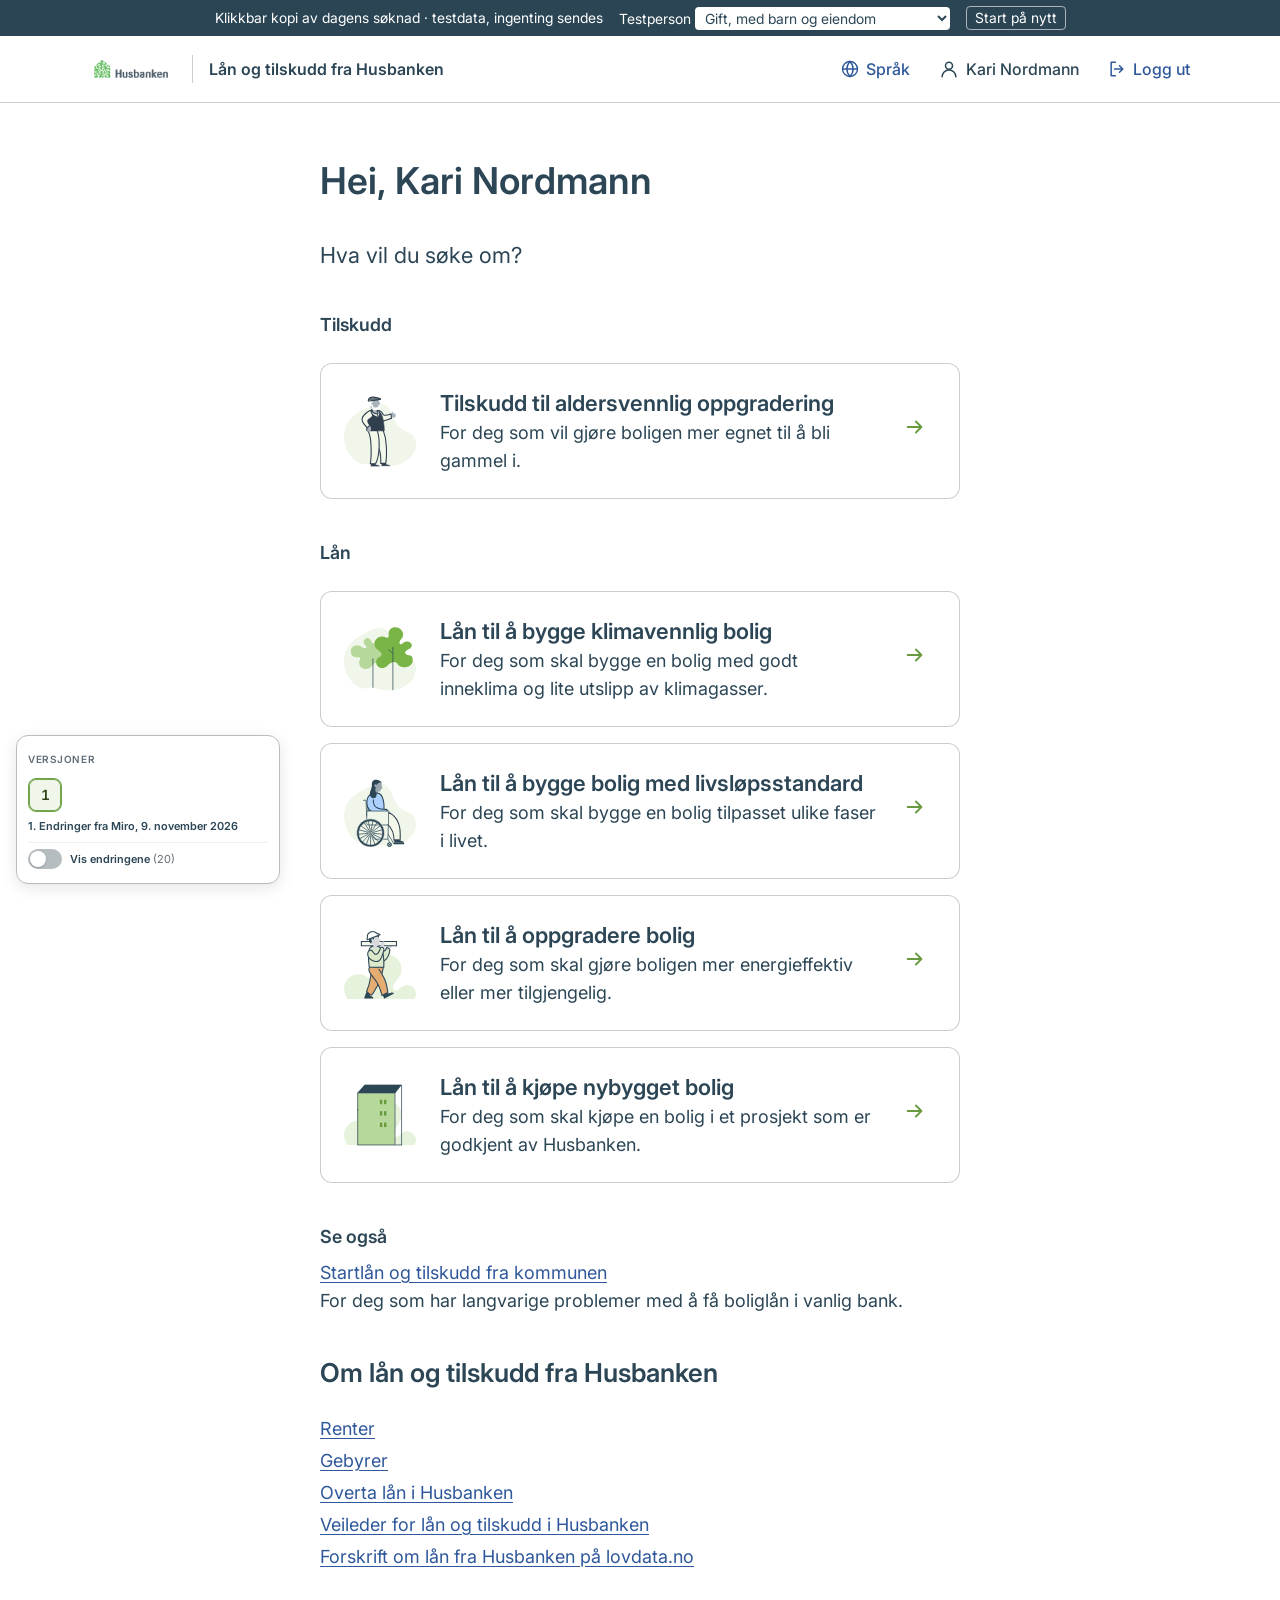
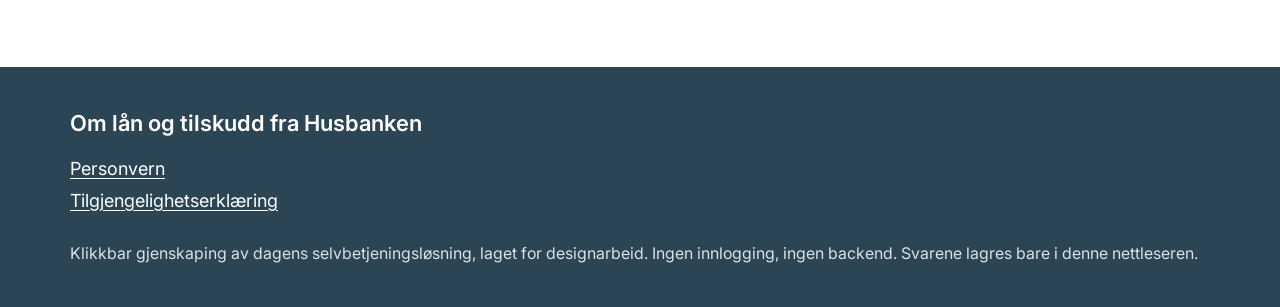
==== commit 34fe1fd0: "Lån til endring av eksisterende bolig (privat), med endringene fra Miro Søkeren velger tilgjengeligh" ====
--- a/lan-oppgradere-bolig/bekreftelse.html
+++ b/lan-oppgradere-bolig/bekreftelse.html
@@ -10,7 +10,7 @@
 <link rel="stylesheet" href="assets/versjoner.css">
 <link rel="icon" href="../ds/logo/husbanken-primary.png">
 </head>
-<body data-versjon="2">
+<body data-versjon="1">
 <div id="lan-topp"></div>
 <main id="hovedinnhold" tabindex="-1">
   <div class="lan-side" id="side"></div>
--- a/lan-oppgradere-bolig/assets/lan.css
+++ b/lan-oppgradere-bolig/assets/lan.css
@@ -144,6 +144,8 @@
 .lan-panel--bla { background: var(--lan-bla); border-radius: var(--radius-xl); }
 .lan-panel--gronn { background: var(--lan-gronn); border-radius: var(--radius-xl); }
 .lan-panel--gul { background: var(--lan-gul); border-radius: var(--radius-xl); }
+/* «Velg riktig lån» på informasjonssiden */
+.lan-panel--lilla { background: rgb(237, 228, 248); border-radius: var(--radius-xl); }
 .lan-panel--rod { background: var(--lan-rod); border-radius: var(--radius-xl); }
 /* Gult varsel med trekant, som callout--warn i papirsøknaden */
 .lan-panel--varsel { background: rgb(255, 244, 224); border-radius: var(--radius-xl); }
@@ -220,6 +222,8 @@
 .lan-valg__tekst { display: flex; flex-direction: column; }
 .lan-valg__beskrivelse { color: var(--lan-sekundaer); font-size: var(--text-sm); line-height: var(--lh-sm); }
 .lan-valgliste { margin-top: var(--space-1); }
+/* Korte valg på én linje, som energikarakteren A til G */
+.lan-valgliste--rad { display: flex; flex-wrap: wrap; column-gap: var(--space-4); }
 
 .lan-felt--feil .lan-input, .lan-felt--feil .lan-textarea, .lan-felt--feil .lan-select {
   border: 2px solid var(--lan-feil);
